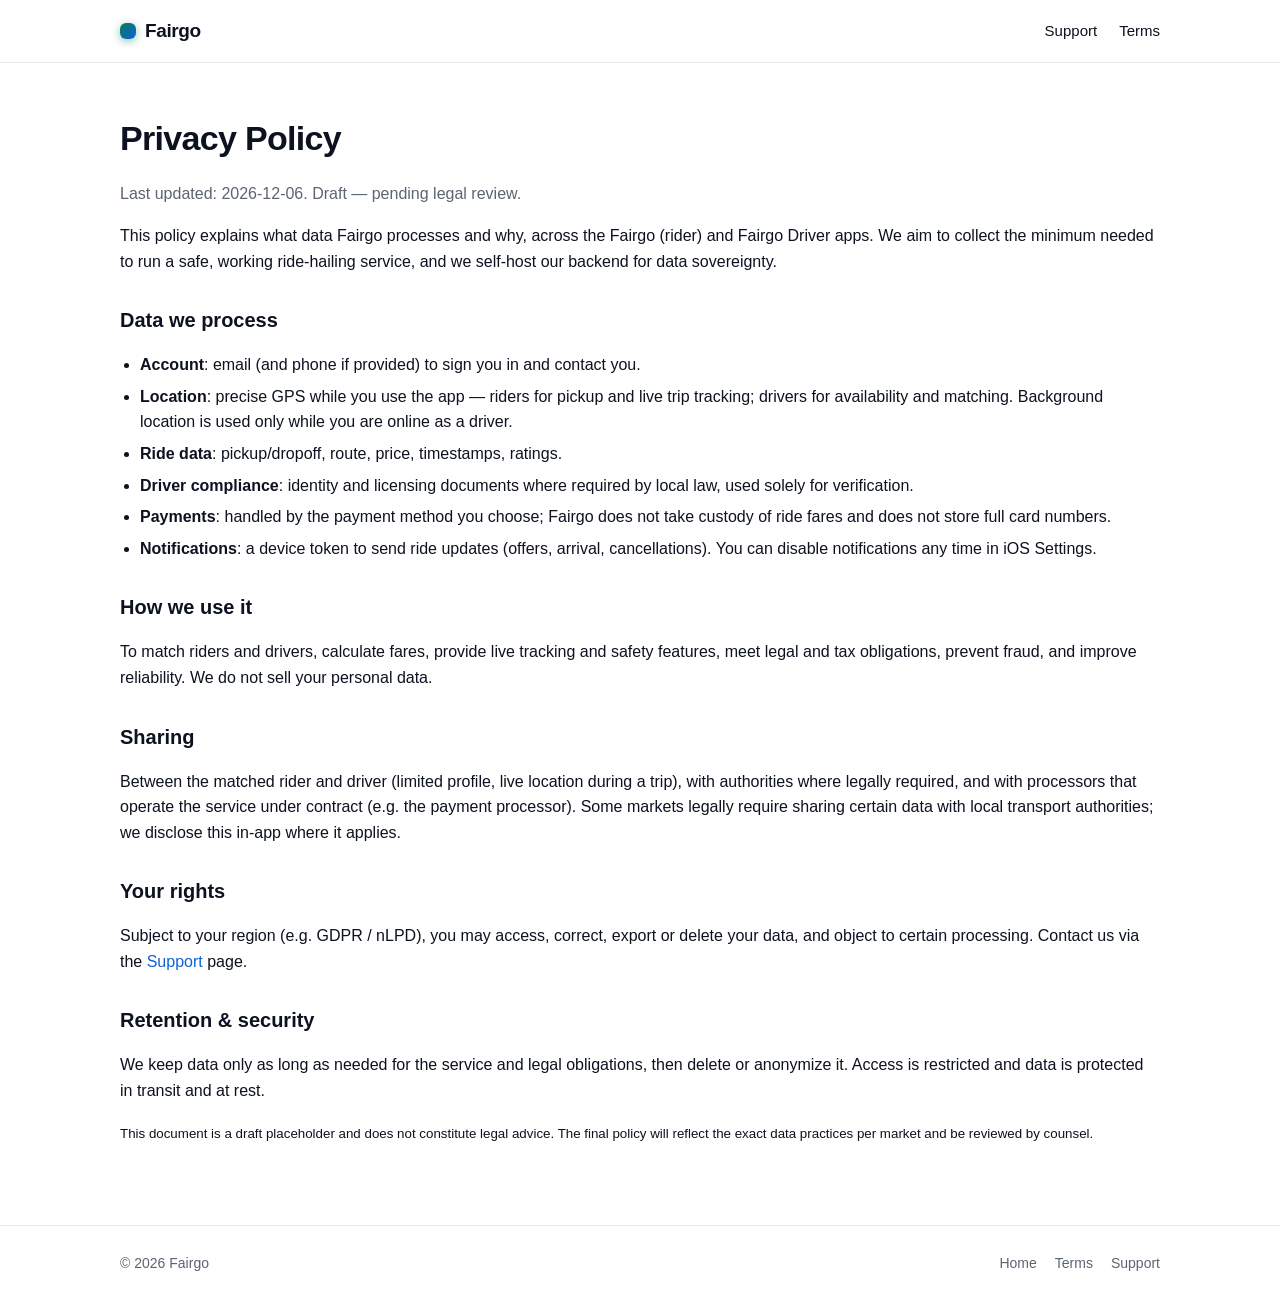
==== privacy.html @ 3999872f "Fairgo marketing + legal site (landing, privacy, terms, support) Covers both apps (Fairgo rider + Fa" ====
<!doctype html>
<html lang="en">
<head>
<meta charset="utf-8">
<meta name="viewport" content="width=device-width, initial-scale=1">
<title>Fairgo — Privacy Policy</title>
<meta name="description" content="Fairgo Privacy Policy.">
<link rel="stylesheet" href="styles.css">
</head>
<body>
<header class="nav"><div class="wrap">
  <div class="brand"><a href="index.html" style="color:inherit"><span class="dot"></span> Fairgo</a></div>
  <nav><a href="support.html">Support</a><a href="terms.html">Terms</a></nav>
</div></header>

<main class="legal"><div class="wrap">
  <h1>Privacy Policy</h1>
  <p class="muted">Last updated: <span id="d"></span>. Draft — pending legal review.</p>

  <p>This policy explains what data Fairgo processes and why, across the Fairgo (rider) and Fairgo
  Driver apps. We aim to collect the minimum needed to run a safe, working ride-hailing service, and
  we self-host our backend for data sovereignty.</p>

  <h2>Data we process</h2>
  <ul>
    <li><strong>Account</strong>: email (and phone if provided) to sign you in and contact you.</li>
    <li><strong>Location</strong>: precise GPS while you use the app — riders for pickup and live
      trip tracking; drivers for availability and matching. Background location is used only while
      you are online as a driver.</li>
    <li><strong>Ride data</strong>: pickup/dropoff, route, price, timestamps, ratings.</li>
    <li><strong>Driver compliance</strong>: identity and licensing documents where required by local
      law, used solely for verification.</li>
    <li><strong>Payments</strong>: handled by the payment method you choose; Fairgo does not take
      custody of ride fares and does not store full card numbers.</li>
    <li><strong>Notifications</strong>: a device token to send ride updates (offers, arrival,
      cancellations). You can disable notifications any time in iOS Settings.</li>
  </ul>

  <h2>How we use it</h2>
  <p>To match riders and drivers, calculate fares, provide live tracking and safety features, meet
  legal and tax obligations, prevent fraud, and improve reliability. We do not sell your personal
  data.</p>

  <h2>Sharing</h2>
  <p>Between the matched rider and driver (limited profile, live location during a trip), with
  authorities where legally required, and with processors that operate the service under contract
  (e.g. the payment processor). Some markets legally require sharing certain data with local
  transport authorities; we disclose this in-app where it applies.</p>

  <h2>Your rights</h2>
  <p>Subject to your region (e.g. GDPR / nLPD), you may access, correct, export or delete your data,
  and object to certain processing. Contact us via the <a href="support.html">Support</a> page.</p>

  <h2>Retention &amp; security</h2>
  <p>We keep data only as long as needed for the service and legal obligations, then delete or
  anonymize it. Access is restricted and data is protected in transit and at rest.</p>

  <p><small>This document is a draft placeholder and does not constitute legal advice. The final
  policy will reflect the exact data practices per market and be reviewed by counsel.</small></p>
</div></main>

<footer><div class="wrap">
  <div>© <span id="y"></span> Fairgo</div>
  <div><a href="index.html">Home</a><a href="terms.html">Terms</a><a href="support.html">Support</a></div>
</div></footer>
<script>const now=new Date();document.getElementById('y').textContent=now.getFullYear();document.getElementById('d').textContent=now.toISOString().slice(0,10);</script>
</body>
</html>
---- styles.css ----
:root{
  --bg:#ffffff; --fg:#0d1220; --muted:#5b6472; --line:#e7eaf0;
  --card:#f7f8fb; --brand:#0a7d5a; --brand2:#0b63d6; --accent:#e8f6ef;
  --radius:16px; --wrap:1080px;
  font-synthesis:none;
}
@media (prefers-color-scheme:dark){
  :root{ --bg:#0b0e14; --fg:#eef1f6; --muted:#9aa4b2; --line:#1e2430;
    --card:#12161f; --brand:#3ddc9a; --brand2:#5aa2ff; --accent:#10231b; }
}
*{box-sizing:border-box}
html,body{margin:0;padding:0}
body{
  background:var(--bg); color:var(--fg);
  font-family:-apple-system,BlinkMacSystemFont,"Segoe UI",Roboto,Helvetica,Arial,sans-serif;
  line-height:1.6; -webkit-font-smoothing:antialiased;
}
.wrap{max-width:var(--wrap);margin:0 auto;padding:0 20px}
a{color:var(--brand2);text-decoration:none}
a:hover{text-decoration:underline}

/* Nav */
.nav{border-bottom:1px solid var(--line);position:sticky;top:0;background:color-mix(in srgb,var(--bg) 88%,transparent);backdrop-filter:saturate(1.4) blur(8px);z-index:10}
.nav .wrap{display:flex;align-items:center;justify-content:space-between;height:62px}
.brand{font-weight:800;font-size:19px;letter-spacing:-.02em;display:flex;align-items:center;gap:9px}
.brand a{display:flex;align-items:center;gap:9px}
.dot{width:16px;height:16px;border-radius:6px;background:linear-gradient(135deg,var(--brand),var(--brand2));display:inline-block;box-shadow:0 2px 8px color-mix(in srgb,var(--brand) 45%,transparent)}
.nav nav a{color:var(--fg);margin-left:22px;font-weight:500;font-size:15px}

/* Hero */
.hero{padding:76px 0 56px;text-align:center;background:
  radial-gradient(1200px 400px at 50% -120px, color-mix(in srgb,var(--brand) 16%,transparent), transparent 70%)}
.pill{display:inline-block;font-size:13px;font-weight:600;color:var(--brand);background:var(--accent);
  border:1px solid color-mix(in srgb,var(--brand) 30%,transparent);padding:6px 14px;border-radius:999px;margin-bottom:22px}
.hero h1{font-size:clamp(34px,6vw,58px);line-height:1.05;letter-spacing:-.03em;margin:0 0 16px;font-weight:800}
.hero h1 .grad{background:linear-gradient(120deg,var(--brand),var(--brand2));-webkit-background-clip:text;background-clip:text;color:transparent}
.hero p.lede{font-size:clamp(17px,2.4vw,21px);color:var(--muted);max-width:620px;margin:0 auto 30px}
.cta{display:flex;gap:12px;justify-content:center;flex-wrap:wrap}
.btn{display:inline-flex;align-items:center;gap:8px;font-weight:700;font-size:15px;padding:13px 22px;border-radius:12px;border:1px solid transparent}
.btn.primary{background:var(--fg);color:var(--bg)}
.btn.ghost{background:transparent;border-color:var(--line);color:var(--fg)}
.btn:hover{text-decoration:none;transform:translateY(-1px)}
.note{margin-top:18px;font-size:13px;color:var(--muted)}

/* Two apps */
.apps{display:grid;grid-template-columns:1fr 1fr;gap:18px;margin:56px 0}
@media(max-width:720px){.apps{grid-template-columns:1fr}}
.app{background:var(--card);border:1px solid var(--line);border-radius:var(--radius);padding:26px}
.app .tag{font-size:12px;font-weight:700;text-transform:uppercase;letter-spacing:.06em;color:var(--brand)}
.app h3{margin:8px 0 6px;font-size:22px;letter-spacing:-.02em}
.app p{color:var(--muted);margin:0}

/* Features */
.section{padding:44px 0}
.section h2{font-size:clamp(24px,3.4vw,34px);letter-spacing:-.02em;text-align:center;margin:0 0 8px}
.section .sub{color:var(--muted);text-align:center;max-width:600px;margin:0 auto 34px}
.grid{display:grid;grid-template-columns:repeat(3,1fr);gap:16px}
@media(max-width:820px){.grid{grid-template-columns:1fr}}
.card{background:var(--card);border:1px solid var(--line);border-radius:var(--radius);padding:22px}
.card h3{margin:0 0 6px;font-size:17px}
.card p{margin:0;color:var(--muted);font-size:15px}
.ico{width:40px;height:40px;border-radius:11px;background:var(--accent);display:flex;align-items:center;justify-content:center;font-size:20px;margin-bottom:14px}

/* Legal pages */
.legal{padding:48px 0 64px}
.legal h1{font-size:34px;letter-spacing:-.02em;margin:0 0 6px}
.legal h2{font-size:20px;margin:30px 0 8px}
.legal .muted{color:var(--muted)}
.legal ul{padding-left:20px}
.legal li{margin:6px 0}

/* Footer */
footer{border-top:1px solid var(--line);padding:26px 0;color:var(--muted);font-size:14px}
footer .wrap{display:flex;justify-content:space-between;flex-wrap:wrap;gap:12px}
footer a{color:var(--muted);margin-left:18px}
.muted{color:var(--muted)}
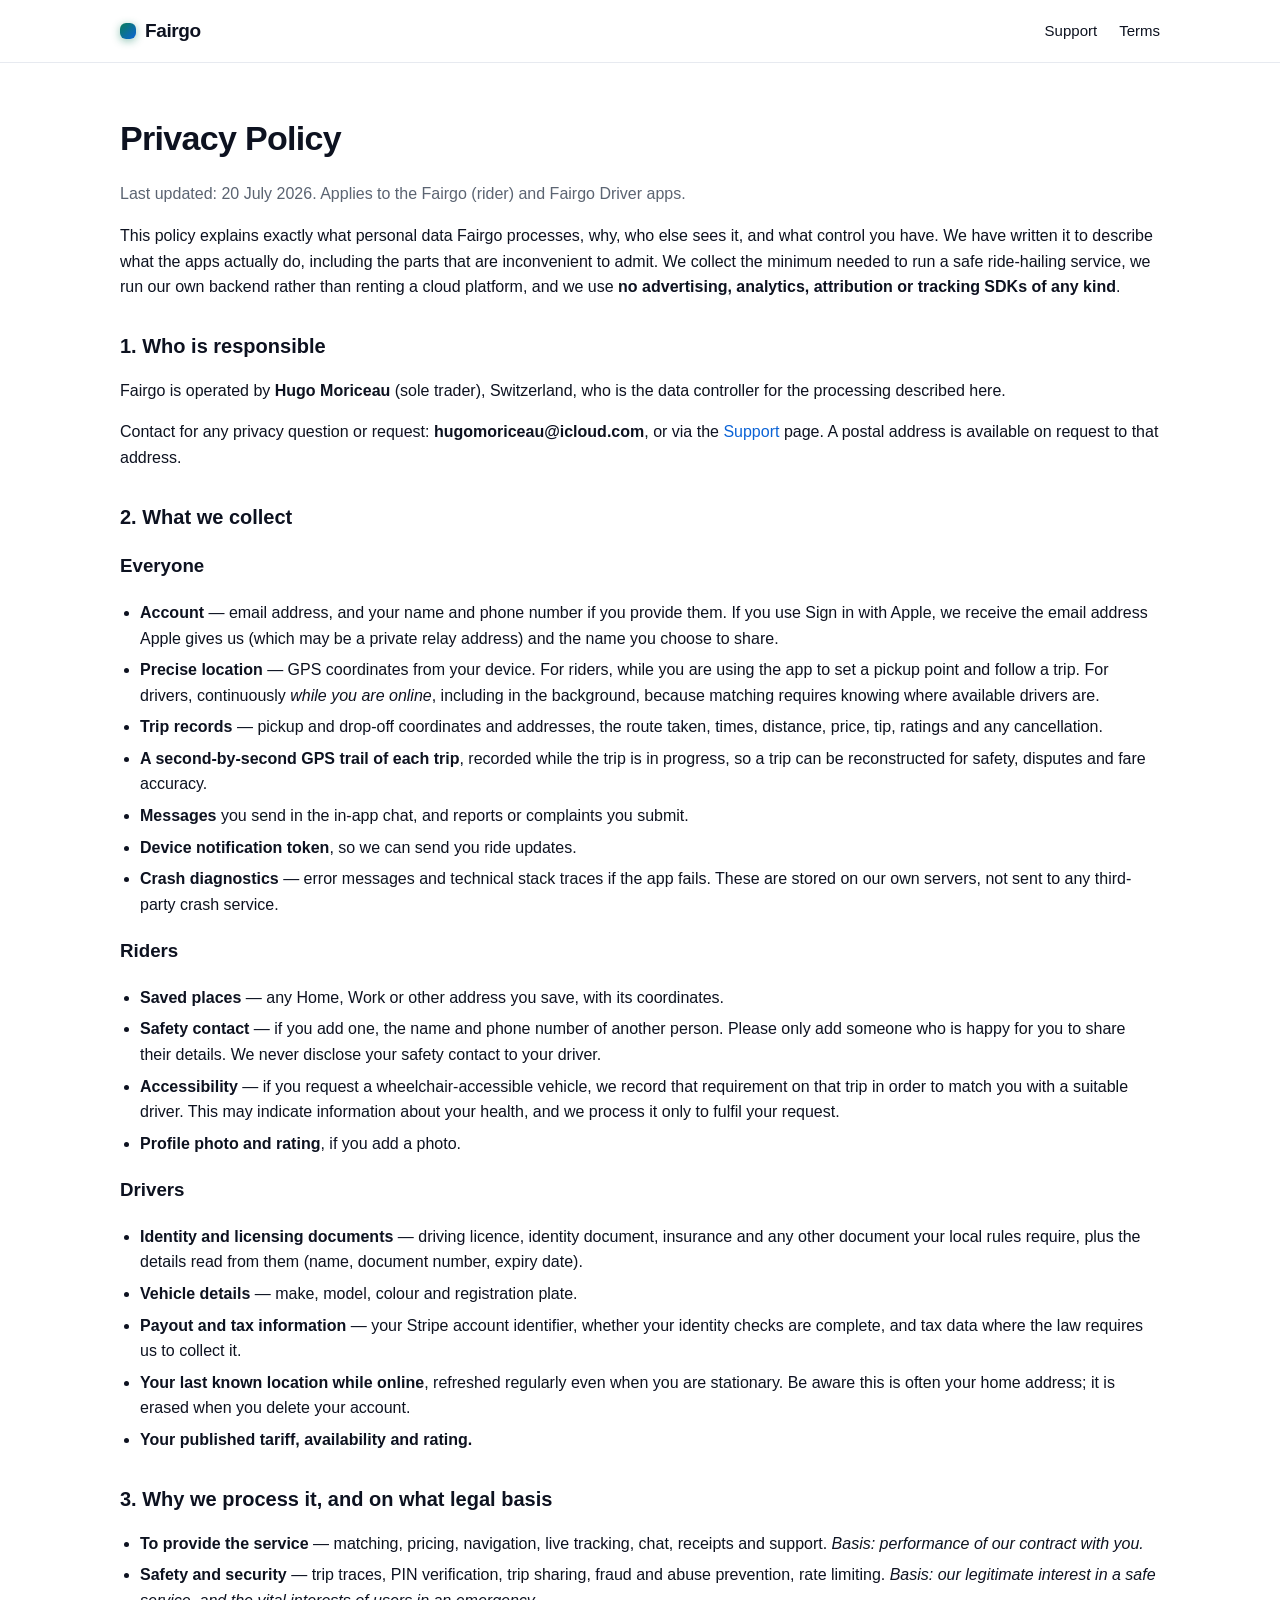
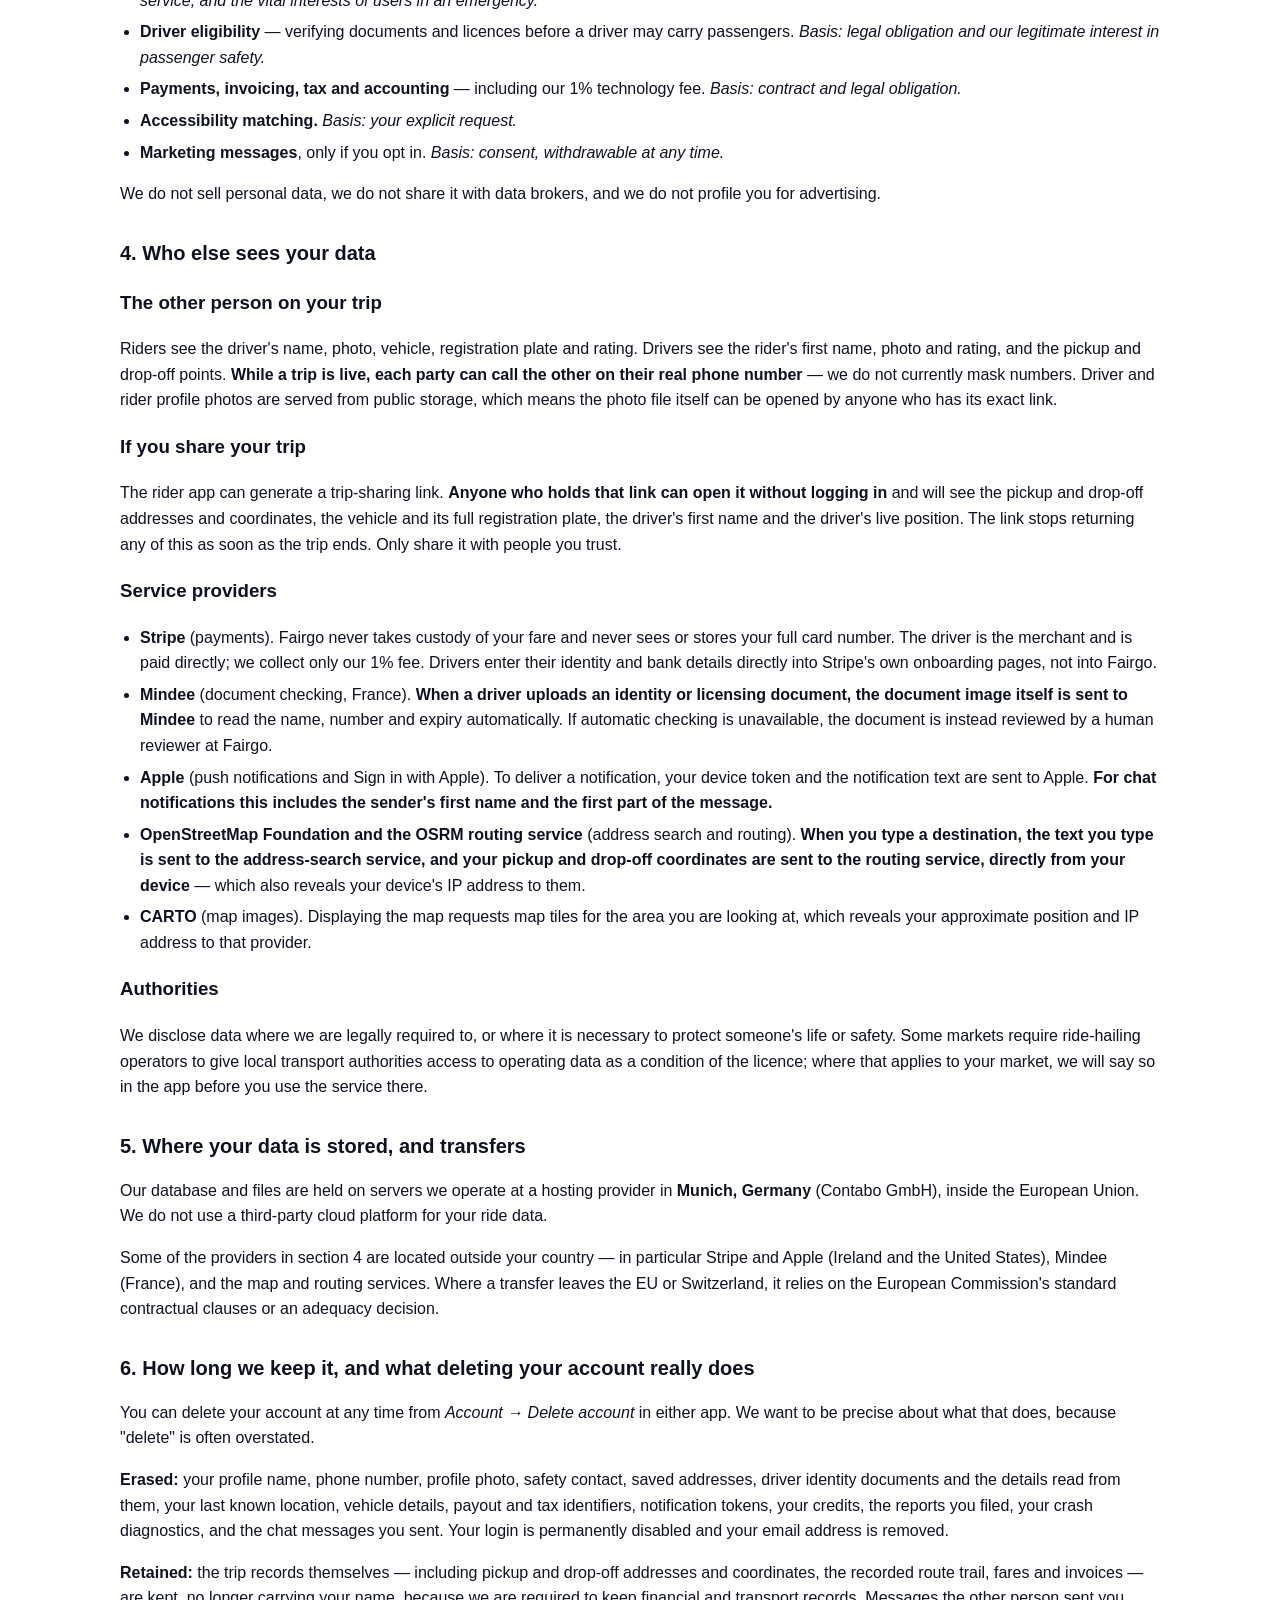
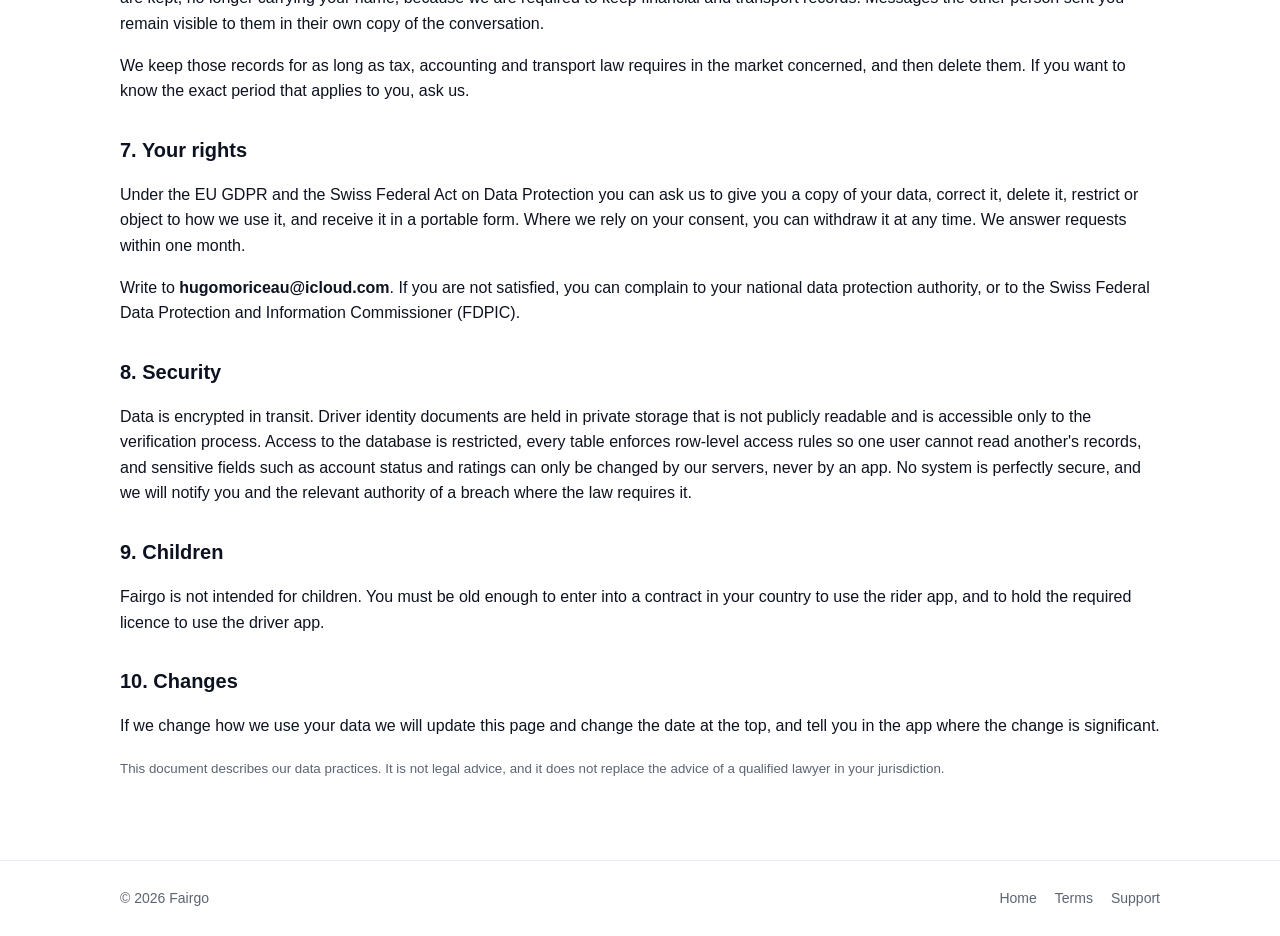
==== commit 2af0f8cb: "Privacy: replace the draft stub with a complete, accurate policy The previous page was self-labelled" ====
--- a/privacy.html
+++ b/privacy.html
@@ -4,7 +4,7 @@
 <meta charset="utf-8">
 <meta name="viewport" content="width=device-width, initial-scale=1">
 <title>Fairgo — Privacy Policy</title>
-<meta name="description" content="Fairgo Privacy Policy.">
+<meta name="description" content="Fairgo Privacy Policy — what data the Fairgo and Fairgo Driver apps collect, why, who it is shared with, and your rights.">
 <link rel="stylesheet" href="styles.css">
 </head>
 <body>
@@ -15,54 +15,179 @@
 
 <main class="legal"><div class="wrap">
   <h1>Privacy Policy</h1>
-  <p class="muted">Last updated: <span id="d"></span>. Draft — pending legal review.</p>
+  <p class="muted">Last updated: 20 July 2026. Applies to the Fairgo (rider) and Fairgo Driver apps.</p>
 
-  <p>This policy explains what data Fairgo processes and why, across the Fairgo (rider) and Fairgo
-  Driver apps. We aim to collect the minimum needed to run a safe, working ride-hailing service, and
-  we self-host our backend for data sovereignty.</p>
+  <p>This policy explains exactly what personal data Fairgo processes, why, who else sees it, and what
+  control you have. We have written it to describe what the apps actually do, including the parts that
+  are inconvenient to admit. We collect the minimum needed to run a safe ride-hailing service, we run
+  our own backend rather than renting a cloud platform, and we use <strong>no advertising, analytics,
+  attribution or tracking SDKs of any kind</strong>.</p>
 
-  <h2>Data we process</h2>
+  <h2>1. Who is responsible</h2>
+  <p>Fairgo is operated by <strong>Hugo Moriceau</strong> (sole trader), Switzerland, who is the data
+  controller for the processing described here.</p>
+  <p>Contact for any privacy question or request: <strong>hugomoriceau@icloud.com</strong>, or via the
+  <a href="support.html">Support</a> page. A postal address is available on request to that address.</p>
+
+  <h2>2. What we collect</h2>
+  <h3>Everyone</h3>
   <ul>
-    <li><strong>Account</strong>: email (and phone if provided) to sign you in and contact you.</li>
-    <li><strong>Location</strong>: precise GPS while you use the app — riders for pickup and live
-      trip tracking; drivers for availability and matching. Background location is used only while
-      you are online as a driver.</li>
-    <li><strong>Ride data</strong>: pickup/dropoff, route, price, timestamps, ratings.</li>
-    <li><strong>Driver compliance</strong>: identity and licensing documents where required by local
-      law, used solely for verification.</li>
-    <li><strong>Payments</strong>: handled by the payment method you choose; Fairgo does not take
-      custody of ride fares and does not store full card numbers.</li>
-    <li><strong>Notifications</strong>: a device token to send ride updates (offers, arrival,
-      cancellations). You can disable notifications any time in iOS Settings.</li>
+    <li><strong>Account</strong> — email address, and your name and phone number if you provide them.
+      If you use Sign in with Apple, we receive the email address Apple gives us (which may be a
+      private relay address) and the name you choose to share.</li>
+    <li><strong>Precise location</strong> — GPS coordinates from your device. For riders, while you are
+      using the app to set a pickup point and follow a trip. For drivers, continuously
+      <em>while you are online</em>, including in the background, because matching requires knowing
+      where available drivers are.</li>
+    <li><strong>Trip records</strong> — pickup and drop-off coordinates and addresses, the route taken,
+      times, distance, price, tip, ratings and any cancellation.</li>
+    <li><strong>A second-by-second GPS trail of each trip</strong>, recorded while the trip is in
+      progress, so a trip can be reconstructed for safety, disputes and fare accuracy.</li>
+    <li><strong>Messages</strong> you send in the in-app chat, and reports or complaints you submit.</li>
+    <li><strong>Device notification token</strong>, so we can send you ride updates.</li>
+    <li><strong>Crash diagnostics</strong> — error messages and technical stack traces if the app fails.
+      These are stored on our own servers, not sent to any third-party crash service.</li>
+  </ul>
+  <h3>Riders</h3>
+  <ul>
+    <li><strong>Saved places</strong> — any Home, Work or other address you save, with its coordinates.</li>
+    <li><strong>Safety contact</strong> — if you add one, the name and phone number of another person.
+      Please only add someone who is happy for you to share their details. We never disclose your
+      safety contact to your driver.</li>
+    <li><strong>Accessibility</strong> — if you request a wheelchair-accessible vehicle, we record that
+      requirement on that trip in order to match you with a suitable driver. This may indicate
+      information about your health, and we process it only to fulfil your request.</li>
+    <li><strong>Profile photo and rating</strong>, if you add a photo.</li>
+  </ul>
+  <h3>Drivers</h3>
+  <ul>
+    <li><strong>Identity and licensing documents</strong> — driving licence, identity document,
+      insurance and any other document your local rules require, plus the details read from them
+      (name, document number, expiry date).</li>
+    <li><strong>Vehicle details</strong> — make, model, colour and registration plate.</li>
+    <li><strong>Payout and tax information</strong> — your Stripe account identifier, whether your
+      identity checks are complete, and tax data where the law requires us to collect it.</li>
+    <li><strong>Your last known location while online</strong>, refreshed regularly even when you are
+      stationary. Be aware this is often your home address; it is erased when you delete your account.</li>
+    <li><strong>Your published tariff, availability and rating.</strong></li>
   </ul>
 
-  <h2>How we use it</h2>
-  <p>To match riders and drivers, calculate fares, provide live tracking and safety features, meet
-  legal and tax obligations, prevent fraud, and improve reliability. We do not sell your personal
-  data.</p>
+  <h2>3. Why we process it, and on what legal basis</h2>
+  <ul>
+    <li><strong>To provide the service</strong> — matching, pricing, navigation, live tracking, chat,
+      receipts and support. <em>Basis: performance of our contract with you.</em></li>
+    <li><strong>Safety and security</strong> — trip traces, PIN verification, trip sharing, fraud and
+      abuse prevention, rate limiting. <em>Basis: our legitimate interest in a safe service, and the
+      vital interests of users in an emergency.</em></li>
+    <li><strong>Driver eligibility</strong> — verifying documents and licences before a driver may carry
+      passengers. <em>Basis: legal obligation and our legitimate interest in passenger safety.</em></li>
+    <li><strong>Payments, invoicing, tax and accounting</strong> — including our 1% technology fee.
+      <em>Basis: contract and legal obligation.</em></li>
+    <li><strong>Accessibility matching.</strong> <em>Basis: your explicit request.</em></li>
+    <li><strong>Marketing messages</strong>, only if you opt in. <em>Basis: consent, withdrawable at any
+      time.</em></li>
+  </ul>
+  <p>We do not sell personal data, we do not share it with data brokers, and we do not profile you for
+  advertising.</p>
 
-  <h2>Sharing</h2>
-  <p>Between the matched rider and driver (limited profile, live location during a trip), with
-  authorities where legally required, and with processors that operate the service under contract
-  (e.g. the payment processor). Some markets legally require sharing certain data with local
-  transport authorities; we disclose this in-app where it applies.</p>
+  <h2>4. Who else sees your data</h2>
+  <h3>The other person on your trip</h3>
+  <p>Riders see the driver's name, photo, vehicle, registration plate and rating. Drivers see the
+  rider's first name, photo and rating, and the pickup and drop-off points. <strong>While a trip is
+  live, each party can call the other on their real phone number</strong> — we do not currently mask
+  numbers. Driver and rider profile photos are served from public storage, which means the photo file
+  itself can be opened by anyone who has its exact link.</p>
 
-  <h2>Your rights</h2>
-  <p>Subject to your region (e.g. GDPR / nLPD), you may access, correct, export or delete your data,
-  and object to certain processing. Contact us via the <a href="support.html">Support</a> page.</p>
+  <h3>If you share your trip</h3>
+  <p>The rider app can generate a trip-sharing link. <strong>Anyone who holds that link can open it
+  without logging in</strong> and will see the pickup and drop-off addresses and coordinates, the
+  vehicle and its full registration plate, the driver's first name and the driver's live position.
+  The link stops returning any of this as soon as the trip ends. Only share it with people you trust.</p>
 
-  <h2>Retention &amp; security</h2>
-  <p>We keep data only as long as needed for the service and legal obligations, then delete or
-  anonymize it. Access is restricted and data is protected in transit and at rest.</p>
+  <h3>Service providers</h3>
+  <ul>
+    <li><strong>Stripe</strong> (payments). Fairgo never takes custody of your fare and never sees or
+      stores your full card number. The driver is the merchant and is paid directly; we collect only
+      our 1% fee. Drivers enter their identity and bank details directly into Stripe's own onboarding
+      pages, not into Fairgo.</li>
+    <li><strong>Mindee</strong> (document checking, France). <strong>When a driver uploads an identity
+      or licensing document, the document image itself is sent to Mindee</strong> to read the name,
+      number and expiry automatically. If automatic checking is unavailable, the document is instead
+      reviewed by a human reviewer at Fairgo.</li>
+    <li><strong>Apple</strong> (push notifications and Sign in with Apple). To deliver a notification,
+      your device token and the notification text are sent to Apple. <strong>For chat notifications
+      this includes the sender's first name and the first part of the message.</strong></li>
+    <li><strong>OpenStreetMap Foundation and the OSRM routing service</strong> (address search and
+      routing). <strong>When you type a destination, the text you type is sent to the address-search
+      service, and your pickup and drop-off coordinates are sent to the routing service, directly from
+      your device</strong> — which also reveals your device's IP address to them.</li>
+    <li><strong>CARTO</strong> (map images). Displaying the map requests map tiles for the area you are
+      looking at, which reveals your approximate position and IP address to that provider.</li>
+  </ul>
 
-  <p><small>This document is a draft placeholder and does not constitute legal advice. The final
-  policy will reflect the exact data practices per market and be reviewed by counsel.</small></p>
+  <h3>Authorities</h3>
+  <p>We disclose data where we are legally required to, or where it is necessary to protect someone's
+  life or safety. Some markets require ride-hailing operators to give local transport authorities
+  access to operating data as a condition of the licence; where that applies to your market, we will
+  say so in the app before you use the service there.</p>
+
+  <h2>5. Where your data is stored, and transfers</h2>
+  <p>Our database and files are held on servers we operate at a hosting provider in
+  <strong>Munich, Germany</strong> (Contabo GmbH), inside the European Union. We do not use a
+  third-party cloud platform for your ride data.</p>
+  <p>Some of the providers in section 4 are located outside your country — in particular Stripe and
+  Apple (Ireland and the United States), Mindee (France), and the map and routing services. Where a
+  transfer leaves the EU or Switzerland, it relies on the European Commission's standard contractual
+  clauses or an adequacy decision.</p>
+
+  <h2>6. How long we keep it, and what deleting your account really does</h2>
+  <p>You can delete your account at any time from <em>Account &rarr; Delete account</em> in either app.
+  We want to be precise about what that does, because "delete" is often overstated.</p>
+  <p><strong>Erased:</strong> your profile name, phone number, profile photo, safety contact, saved
+  addresses, driver identity documents and the details read from them, your last known location,
+  vehicle details, payout and tax identifiers, notification tokens, your credits, the reports you
+  filed, your crash diagnostics, and the chat messages you sent. Your login is permanently disabled
+  and your email address is removed.</p>
+  <p><strong>Retained:</strong> the trip records themselves — including pickup and drop-off addresses
+  and coordinates, the recorded route trail, fares and invoices — are kept, no longer carrying your
+  name, because we are required to keep financial and transport records. Messages the other person
+  sent you remain visible to them in their own copy of the conversation.</p>
+  <p>We keep those records for as long as tax, accounting and transport law requires in the market
+  concerned, and then delete them. If you want to know the exact period that applies to you, ask us.</p>
+
+  <h2>7. Your rights</h2>
+  <p>Under the EU GDPR and the Swiss Federal Act on Data Protection you can ask us to give you a copy
+  of your data, correct it, delete it, restrict or object to how we use it, and receive it in a
+  portable form. Where we rely on your consent, you can withdraw it at any time. We answer requests
+  within one month.</p>
+  <p>Write to <strong>hugomoriceau@icloud.com</strong>. If you are not satisfied, you can complain to
+  your national data protection authority, or to the Swiss Federal Data Protection and Information
+  Commissioner (FDPIC).</p>
+
+  <h2>8. Security</h2>
+  <p>Data is encrypted in transit. Driver identity documents are held in private storage that is not
+  publicly readable and is accessible only to the verification process. Access to the database is
+  restricted, every table enforces row-level access rules so one user cannot read another's records,
+  and sensitive fields such as account status and ratings can only be changed by our servers, never by
+  an app. No system is perfectly secure, and we will notify you and the relevant authority of a breach
+  where the law requires it.</p>
+
+  <h2>9. Children</h2>
+  <p>Fairgo is not intended for children. You must be old enough to enter into a contract in your
+  country to use the rider app, and to hold the required licence to use the driver app.</p>
+
+  <h2>10. Changes</h2>
+  <p>If we change how we use your data we will update this page and change the date at the top, and
+  tell you in the app where the change is significant.</p>
+
+  <p class="muted"><small>This document describes our data practices. It is not legal advice, and it
+  does not replace the advice of a qualified lawyer in your jurisdiction.</small></p>
 </div></main>
 
 <footer><div class="wrap">
   <div>© <span id="y"></span> Fairgo</div>
   <div><a href="index.html">Home</a><a href="terms.html">Terms</a><a href="support.html">Support</a></div>
 </div></footer>
-<script>const now=new Date();document.getElementById('y').textContent=now.getFullYear();document.getElementById('d').textContent=now.toISOString().slice(0,10);</script>
+<script>document.getElementById('y').textContent=new Date().getFullYear();</script>
 </body>
 </html>
